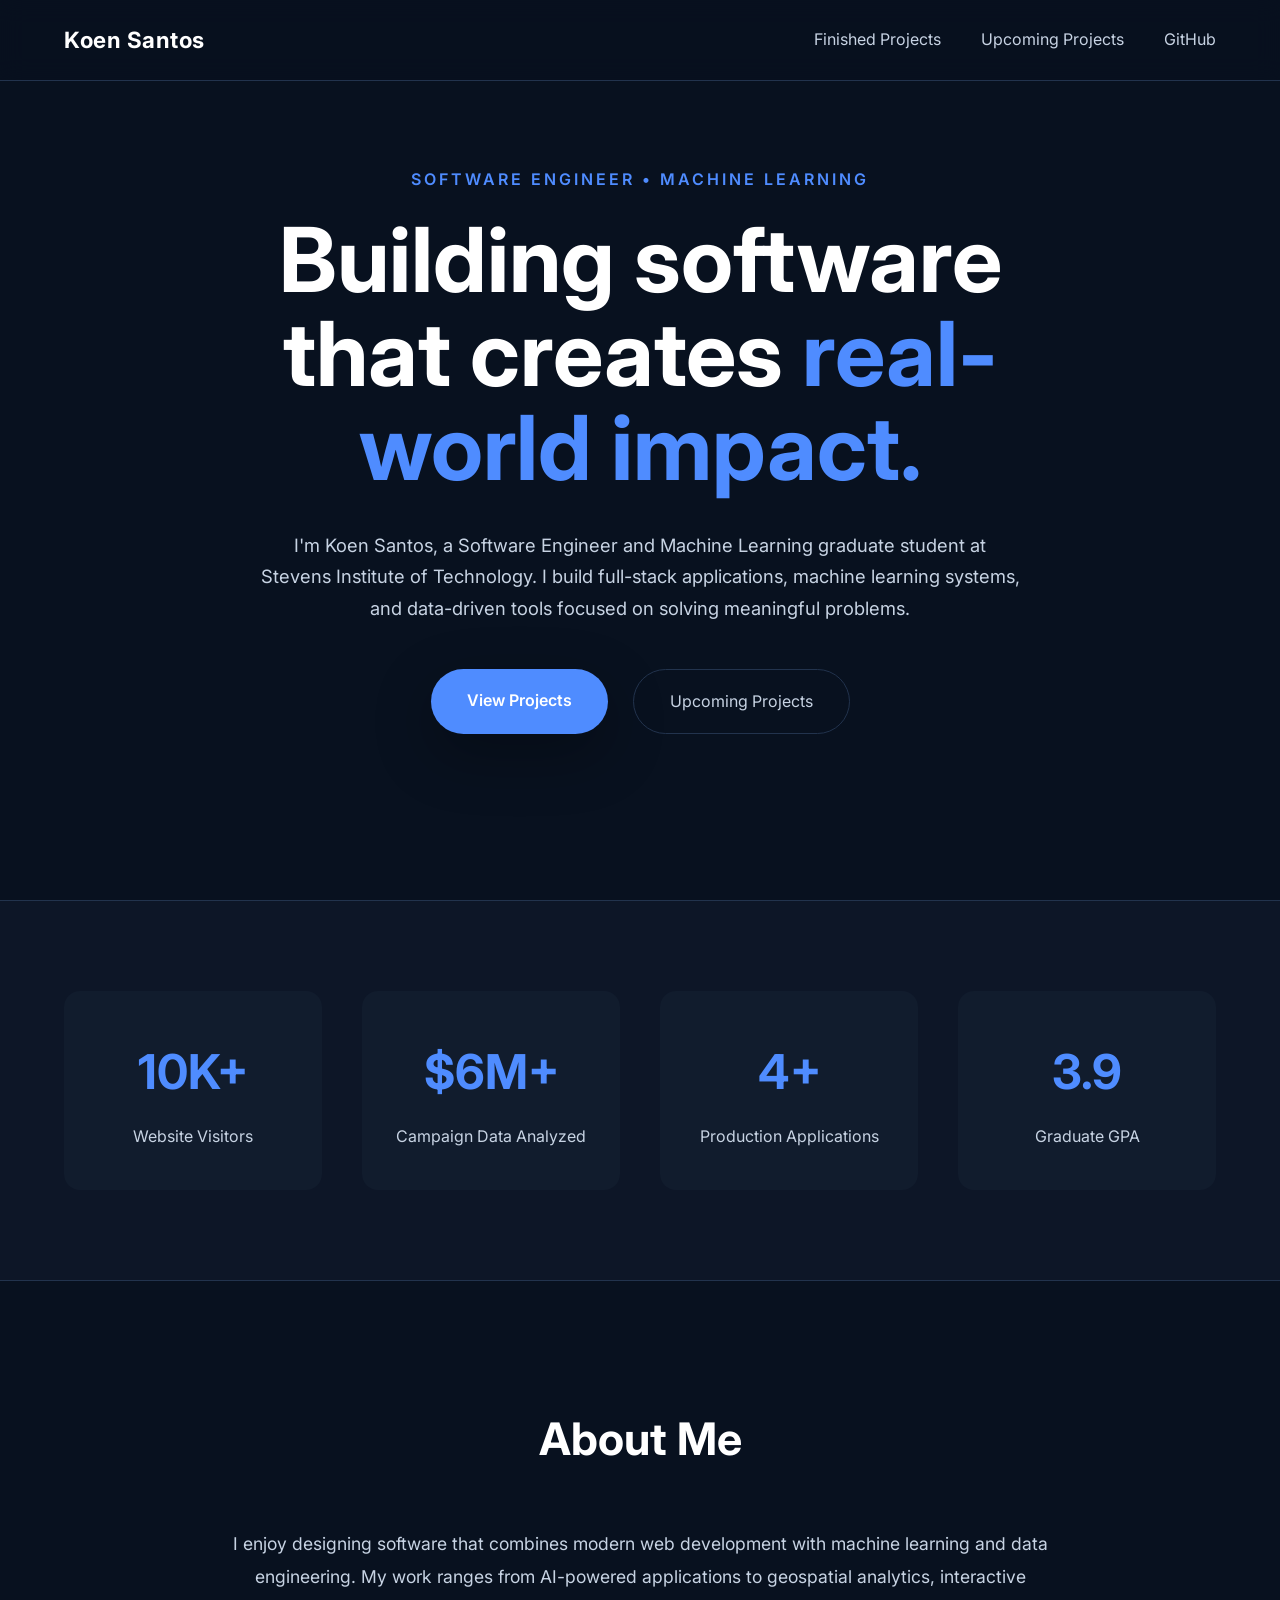
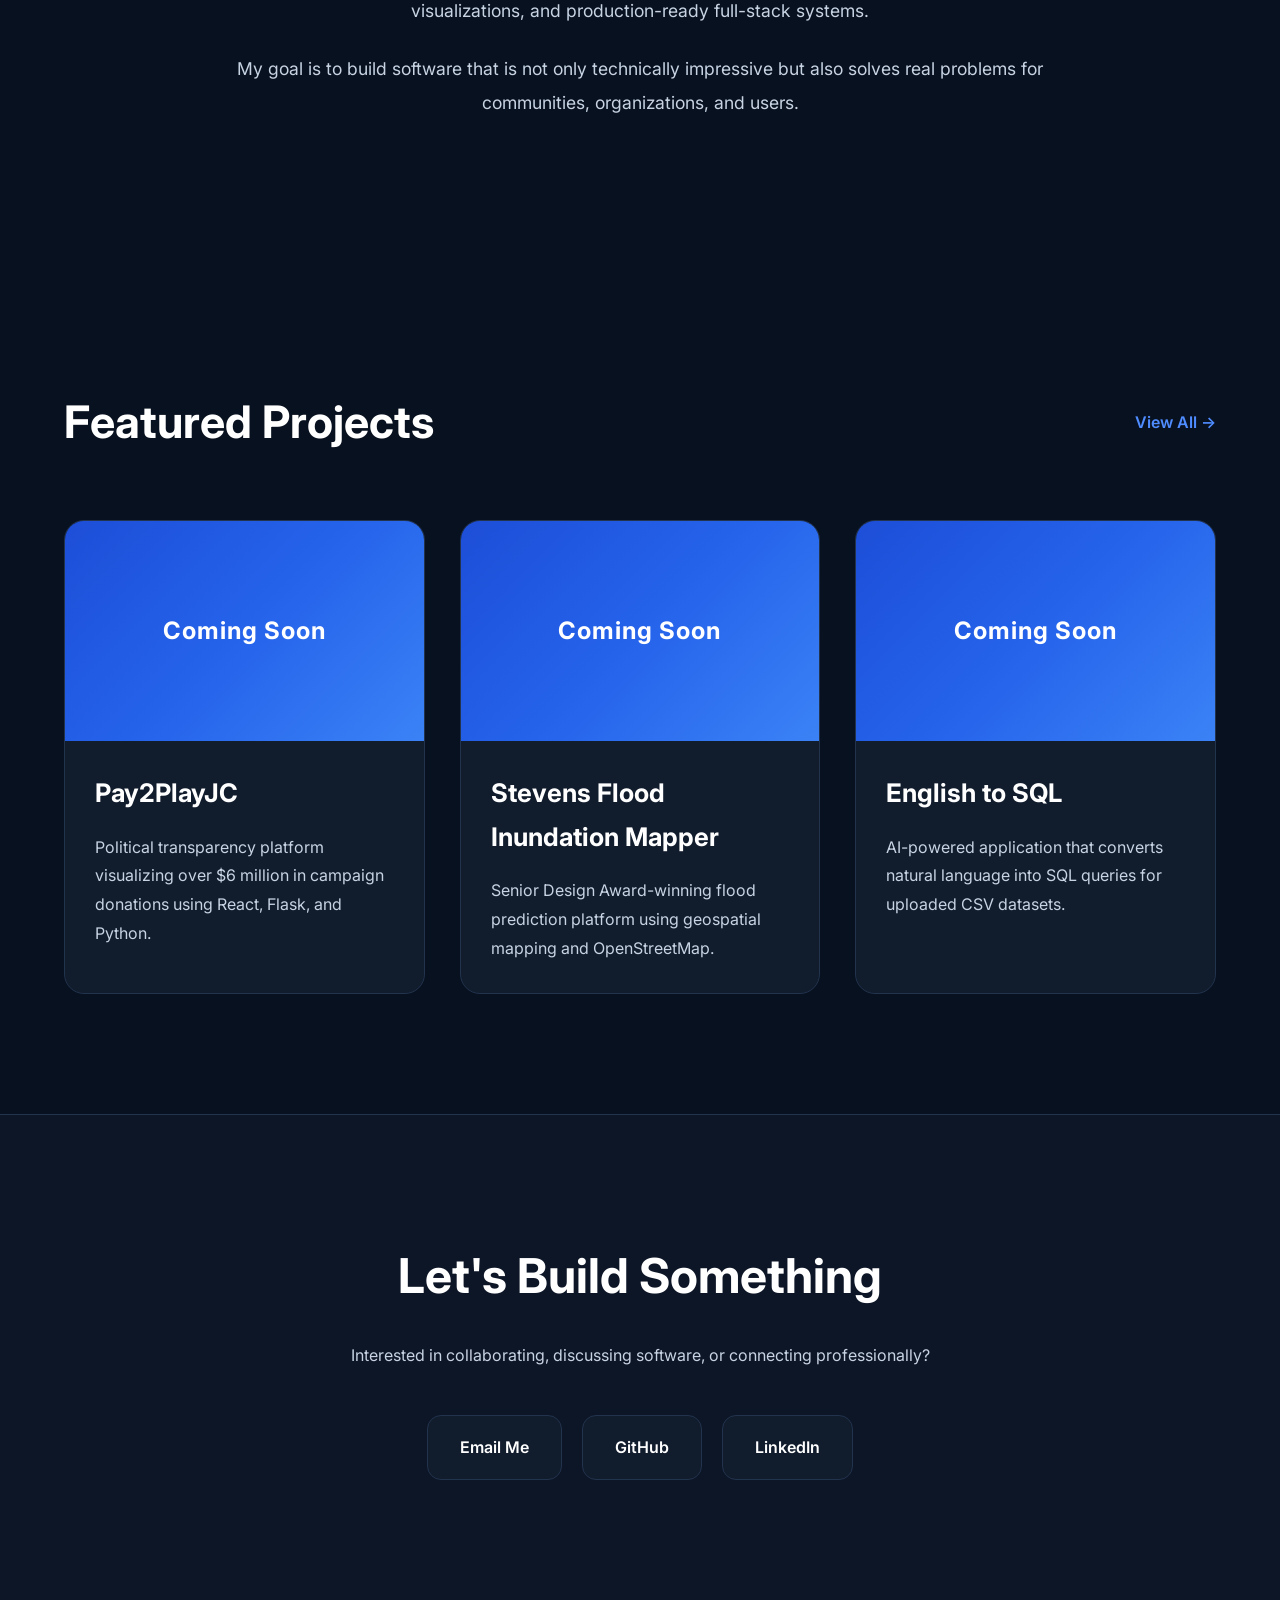
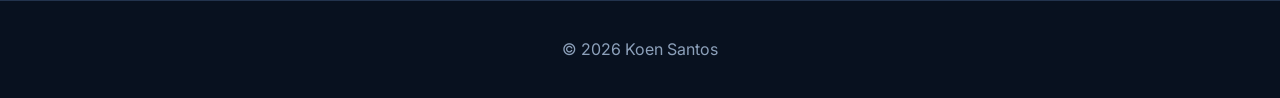
==== index.html @ 0aac652a "Initial commit" ====
<!DOCTYPE html>
<html lang="en">

<head>
    <meta charset="UTF-8">
    <meta name="viewport" content="width=device-width, initial-scale=1.0">

    <title>Koen Santos | Software Engineer & Machine Learning</title>

    <meta name="description"
        content="Portfolio of Koen Santos - Software Engineer and Machine Learning Graduate Student.">

    <link rel="stylesheet" href="styles.css">

    <!-- Google Fonts -->
    <link rel="preconnect" href="https://fonts.googleapis.com">
    <link rel="preconnect" href="https://fonts.gstatic.com" crossorigin>

    <link href="https://fonts.googleapis.com/css2?family=Inter:wght@300;400;500;600;700;800&display=swap"
        rel="stylesheet">
</head>

<body>

    <!-- ================================= -->
    <!-- Navigation -->
    <!-- ================================= -->

    <nav class="navbar">

        <div class="container">

            <a href="index.html" class="logo">
                Koen Santos
            </a>

            <ul class="nav-links">

                <li><a href="projects/index.html">Finished Projects</a></li>

                <li><a href="upcoming/index.html">Upcoming Projects</a></li>

                <li>
                    <a href="https://github.com/YOUR_USERNAME"
                        target="_blank">
                        GitHub
                    </a>
                </li>

            </ul>

            <button id="menu-button">
                ☰
            </button>

        </div>

    </nav>

    <!-- ================================= -->
    <!-- Hero -->
    <!-- ================================= -->

    <header class="hero">

        <div class="container hero-content">

            <p class="hero-small">
                SOFTWARE ENGINEER • MACHINE LEARNING
            </p>

            <h1>

                Building software that creates
                <span>real-world impact.</span>

            </h1>

            <p class="hero-description">

                I'm Koen Santos, a Software Engineer and Machine Learning
                graduate student at Stevens Institute of Technology.
                I build full-stack applications, machine learning systems,
                and data-driven tools focused on solving meaningful problems.

            </p>

            <div class="hero-buttons">

                <a class="primary-button"
                    href="projects/index.html">

                    View Projects

                </a>

                <a class="secondary-button"
                    href="upcoming/index.html">

                    Upcoming Projects

                </a>

            </div>

        </div>

    </header>

    <!-- ================================= -->
    <!-- Highlights -->
    <!-- ================================= -->

    <section class="highlights">

        <div class="container">

            <div class="stat">

                <h2>10K+</h2>

                <p>Website Visitors</p>

            </div>

            <div class="stat">

                <h2>$6M+</h2>

                <p>Campaign Data Analyzed</p>

            </div>

            <div class="stat">

                <h2>4+</h2>

                <p>Production Applications</p>

            </div>

            <div class="stat">

                <h2>3.9</h2>

                <p>Graduate GPA</p>

            </div>

        </div>

    </section>

    <!-- ================================= -->
    <!-- About -->
    <!-- ================================= -->

    <section class="about">

        <div class="container">

            <h2>
                About Me
            </h2>

            <p>

                I enjoy designing software that combines modern web
                development with machine learning and data engineering.
                My work ranges from AI-powered applications to geospatial
                analytics, interactive visualizations, and production-ready
                full-stack systems.

            </p>

            <p>

                My goal is to build software that is not only technically
                impressive but also solves real problems for communities,
                organizations, and users.

            </p>

        </div>

    </section>

    <!-- ================================= -->
    <!-- Featured Projects -->
    <!-- ================================= -->

    <section class="featured">

        <div class="container">

            <div class="section-title">

                <h2>
                    Featured Projects
                </h2>

                <a href="projects/index.html">

                    View All →

                </a>

            </div>

            <div class="project-grid">

                <article class="project-card">

                    <div class="project-image">

                        Coming Soon

                    </div>

                    <div class="project-info">

                        <h3>
                            Pay2PlayJC
                        </h3>

                        <p>

                            Political transparency platform visualizing
                            over $6 million in campaign donations using
                            React, Flask, and Python.

                        </p>

                    </div>

                </article>

                <article class="project-card">

                    <div class="project-image">

                        Coming Soon

                    </div>

                    <div class="project-info">

                        <h3>

                            Stevens Flood Inundation Mapper

                        </h3>

                        <p>

                            Senior Design Award-winning flood prediction
                            platform using geospatial mapping and
                            OpenStreetMap.

                        </p>

                    </div>

                </article>

                <article class="project-card">

                    <div class="project-image">

                        Coming Soon

                    </div>

                    <div class="project-info">

                        <h3>

                            English to SQL

                        </h3>

                        <p>

                            AI-powered application that converts natural
                            language into SQL queries for uploaded CSV
                            datasets.

                        </p>

                    </div>

                </article>

            </div>

        </div>

    </section>

    <!-- ================================= -->
    <!-- Contact -->
    <!-- ================================= -->

    <section class="contact">

        <div class="container">

            <h2>

                Let's Build Something

            </h2>

            <p>

                Interested in collaborating, discussing software,
                or connecting professionally?

            </p>

            <div class="contact-buttons">

                <a href="mailto:kms226655@gmail.com">

                    Email Me

                </a>

                <a href="https://github.com/YOUR_USERNAME"
                    target="_blank">

                    GitHub

                </a>

                <a href="https://linkedin.com/in/koen-mitchel-santos-306476278"
                    target="_blank">

                    LinkedIn

                </a>

            </div>

        </div>

    </section>

    <!-- ================================= -->
    <!-- Footer -->
    <!-- ================================= -->

    <footer>

        <div class="container">

            <p>

                © 2026 Koen Santos

            </p>

        </div>

    </footer>

    <script src="script.js"></script>

</body>

</html>
---- styles.css ----
/* ========================================
   GLOBAL STYLES
======================================== */

:root{

    --background:#08111f;
    --surface:#111c2d;
    --surface-light:#1b2940;

    --primary:#4f8cff;
    --primary-hover:#6aa1ff;

    --text:#ffffff;
    --text-light:#c7d3e3;
    --text-muted:#8ca0ba;

    --border:#22334d;

    --shadow:0 20px 60px rgba(0,0,0,.30);

    --radius:18px;

    --transition:.3s ease;

}

*{

    margin:0;
    padding:0;
    box-sizing:border-box;

}

html{

    scroll-behavior:smooth;

}

body{

    font-family:"Inter",sans-serif;

    background:var(--background);

    color:var(--text);

    line-height:1.7;

}

img{

    max-width:100%;

}

a{

    text-decoration:none;

    color:inherit;

}

.container{

    width:min(1200px,90%);
    margin:auto;

}

/* ========================================
   NAVIGATION
======================================== */

.navbar{

    position:fixed;

    top:0;
    left:0;

    width:100%;

    z-index:100;

    background:rgba(8,17,31,.82);

    backdrop-filter:blur(12px);

    border-bottom:1px solid var(--border);

}

.navbar .container{

    display:flex;

    justify-content:space-between;

    align-items:center;

    height:80px;

}

.logo{

    font-size:1.4rem;

    font-weight:700;

    letter-spacing:.5px;

}

.nav-links{

    list-style:none;

    display:flex;

    gap:40px;

}

.nav-links a{

    color:var(--text-light);

    transition:var(--transition);

}

.nav-links a:hover{

    color:var(--primary);

}

#menu-button{

    display:none;

    border:none;

    background:none;

    color:white;

    font-size:2rem;

    cursor:pointer;

}

/* ========================================
   HERO
======================================== */

.hero{

    min-height:100vh;

    display:flex;

    align-items:center;

    justify-content:center;

}

.hero-content{

    text-align:center;

}

.hero-small{

    color:var(--primary);

    text-transform:uppercase;

    letter-spacing:3px;

    margin-bottom:20px;

    font-weight:600;

}

.hero h1{

    font-size:clamp(3rem,7vw,5.8rem);

    line-height:1.05;

    max-width:900px;

    margin:auto;

}

.hero span{

    color:var(--primary);

}

.hero-description{

    max-width:760px;

    margin:35px auto;

    color:var(--text-light);

    font-size:1.15rem;

}

.hero-buttons{

    display:flex;

    justify-content:center;

    gap:25px;

    flex-wrap:wrap;

    margin-top:45px;

}

/* ========================================
   BUTTONS
======================================== */

.primary-button{

    background:var(--primary);

    color:white;

    padding:18px 36px;

    border-radius:50px;

    font-weight:600;

    transition:var(--transition);

    box-shadow:var(--shadow);

}

.primary-button:hover{

    background:var(--primary-hover);

    transform:translateY(-4px);

}

.secondary-button{

    border:1px solid var(--border);

    padding:18px 36px;

    border-radius:50px;

    color:var(--text-light);

    transition:var(--transition);

}

.secondary-button:hover{

    border-color:var(--primary);

    color:white;

    transform:translateY(-4px);

}

/* ========================================
   HIGHLIGHTS
======================================== */

.highlights{

    padding:90px 0;

    background:#0d1627;

    border-top:1px solid var(--border);
    border-bottom:1px solid var(--border);

}

.highlights .container{

    display:grid;

    grid-template-columns:repeat(4,1fr);

    gap:40px;

}

.stat{

    background:var(--surface);

    padding:40px 20px;

    border-radius:16px;

    text-align:center;

    transition:.3s;

}

.stat:hover{

    transform:translateY(-8px);

    background:var(--surface-light);

}

.stat h2{

    font-size:3rem;

    color:var(--primary);

    margin-bottom:10px;

}

.stat p{

    color:var(--text-light);

    font-size:1rem;

}

/* ========================================
   ABOUT
======================================== */

.about{

    padding:120px 0;

}

.about h2{

    text-align:center;

    font-size:2.8rem;

    margin-bottom:50px;

}

.about p{

    max-width:850px;

    margin:25px auto;

    color:var(--text-light);

    font-size:1.1rem;

    line-height:1.9;

    text-align:center;

}

/* ========================================
   FEATURED PROJECTS
======================================== */

.featured{

    padding:120px 0;

}

.section-title{

    display:flex;

    justify-content:space-between;

    align-items:center;

    margin-bottom:60px;

}

.section-title h2{

    font-size:2.8rem;

}

.section-title a{

    color:var(--primary);

    font-weight:600;

}

.project-grid{

    display:grid;

    grid-template-columns:repeat(auto-fit,minmax(340px,1fr));

    gap:35px;

}

.project-card{

    background:var(--surface);

    border-radius:20px;

    overflow:hidden;

    border:1px solid var(--border);

    transition:.35s;

    cursor:pointer;

}

.project-card:hover{

    transform:translateY(-12px);

    border-color:var(--primary);

    box-shadow:0 25px 60px rgba(0,0,0,.35);

}

.project-image{

    height:220px;

    display:flex;

    justify-content:center;

    align-items:center;

    background:linear-gradient(
        135deg,
        #1d4ed8,
        #2563eb,
        #3b82f6
    );

    color:white;

    font-size:1.5rem;

    font-weight:700;

    letter-spacing:1px;

}

.project-info{

    padding:30px;

}

.project-info h3{

    font-size:1.6rem;

    margin-bottom:18px;

}

.project-info p{

    color:var(--text-light);

    line-height:1.8;

}

.project-card:hover .project-image{

    filter:brightness(1.1);

}

/* ========================================
   CONTACT
======================================== */

.contact{

    padding:120px 0;

    background:#0d1627;

    border-top:1px solid var(--border);

}

.contact .container{

    text-align:center;

}

.contact h2{

    font-size:3rem;

    margin-bottom:25px;

}

.contact p{

    color:var(--text-light);

    max-width:650px;

    margin:0 auto 45px;

    line-height:1.8;

}

.contact-buttons{

    display:flex;

    justify-content:center;

    gap:20px;

    flex-wrap:wrap;

}

.contact-buttons a{

    padding:18px 32px;

    background:var(--surface);

    border:1px solid var(--border);

    border-radius:14px;

    transition:.3s;

    font-weight:600;

}

.contact-buttons a:hover{

    background:var(--primary);

    border-color:var(--primary);

    transform:translateY(-6px);

}

/* ========================================
   FOOTER
======================================== */

footer{

    border-top:1px solid var(--border);

    padding:35px 0;

}

footer p{

    text-align:center;

    color:var(--text-muted);

}

/* ========================================
   FADE ANIMATION
======================================== */

.hero,
.highlights,
.about,
.featured,
.contact{

    animation:fadeUp .8s ease forwards;

}

@keyframes fadeUp{

    from{

        opacity:0;

        transform:translateY(35px);

    }

    to{

        opacity:1;

        transform:translateY(0);

    }

}

/* ========================================
   SMALL IMPROVEMENTS
======================================== */

.project-card{

    position:relative;

}

.project-card::before{

    content:"";

    position:absolute;

    inset:0;

    background:linear-gradient(
        135deg,
        rgba(79,140,255,.08),
        transparent
    );

    opacity:0;

    transition:.3s;

}

.project-card:hover::before{

    opacity:1;

}

.nav-links a{

    position:relative;

}

.nav-links a::after{

    content:"";

    position:absolute;

    bottom:-6px;

    left:0;

    width:0;

    height:2px;

    background:var(--primary);

    transition:.3s;

}

.nav-links a:hover::after{

    width:100%;

}

.primary-button,
.secondary-button,
.contact-buttons a{

    transition:
        background .3s,
        color .3s,
        transform .3s,
        box-shadow .3s;

}

.primary-button:hover{

    box-shadow:
        0 12px 35px rgba(79,140,255,.35);

}

.secondary-button:hover{

    box-shadow:
        0 12px 35px rgba(79,140,255,.18);

}

/* ========================================
   RESPONSIVE
======================================== */

/* ========================================
   PROJECT PAGES
======================================== */

.page-hero{

    padding:160px 0 80px;
    text-align:center;

}

.page-hero h1{

    font-size:clamp(2.8rem,5vw,4.6rem);
    margin-bottom:20px;

}

.page-hero-copy{

    max-width:760px;
    margin:0 auto;
    color:var(--text-light);
    font-size:1.08rem;

}

.page-main{

    padding:40px 0 120px;

}

.project-tags{

    display:flex;
    gap:12px;
    flex-wrap:wrap;
    margin-top:22px;

}

.project-tags span{

    padding:8px 12px;
    border-radius:999px;
    background:rgba(79,140,255,.14);
    color:var(--primary);
    border:1px solid rgba(79,140,255,.35);
    font-size:.9rem;
    font-weight:600;

}

.project-actions{

    margin-top:24px;

}

.project-link{

    display:inline-flex;
    align-items:center;
    justify-content:center;
    min-width:180px;
    padding:14px 18px;
    border-radius:12px;
    background:var(--primary);
    color:white;
    font-weight:600;
    transition:var(--transition);

}

.project-link:hover{

    background:var(--primary-hover);
    transform:translateY(-4px);

}

@media(max-width:1000px){

    .highlights .container{

        grid-template-columns:repeat(2,1fr);

    }

    .nav-links.active{

        display:flex;
        position:absolute;
        top:70px;
        right:5%;
        flex-direction:column;
        gap:20px;
        padding:20px;
        background:rgba(8,17,31,.98);
        border:1px solid var(--border);
        border-radius:16px;

    }

}

@media(max-width:850px){

    .navbar .container{

        height:70px;

    }

    .nav-links{

        display:none;

    }

    .nav-links.active{

        display:flex;
        position:absolute;
        top:70px;
        right:5%;
        flex-direction:column;
        gap:18px;
        padding:20px;
        background:rgba(8,17,31,.98);
        border:1px solid var(--border);
        border-radius:16px;

    }

    #menu-button{

        display:block;

    }

    .hero h1{

        font-size:3.4rem;

    }

    .hero-description{

        font-size:1rem;

    }

    .section-title{

        flex-direction:column;

        gap:20px;

        text-align:center;

    }

}

@media(max-width:700px){

    .highlights .container{

        grid-template-columns:1fr;

    }

    .project-grid{

        grid-template-columns:1fr;

    }

    .contact-buttons{

        flex-direction:column;

        align-items:center;

    }

    .contact-buttons a{

        width:260px;

        text-align:center;

    }

}

@media(max-width:500px){

    .hero{

        padding-top:120px;

    }

    .hero h1{

        font-size:2.6rem;

    }

    .hero-buttons{

        flex-direction:column;

    }

    .primary-button,
    .secondary-button{

        width:260px;

        text-align:center;

    }

}
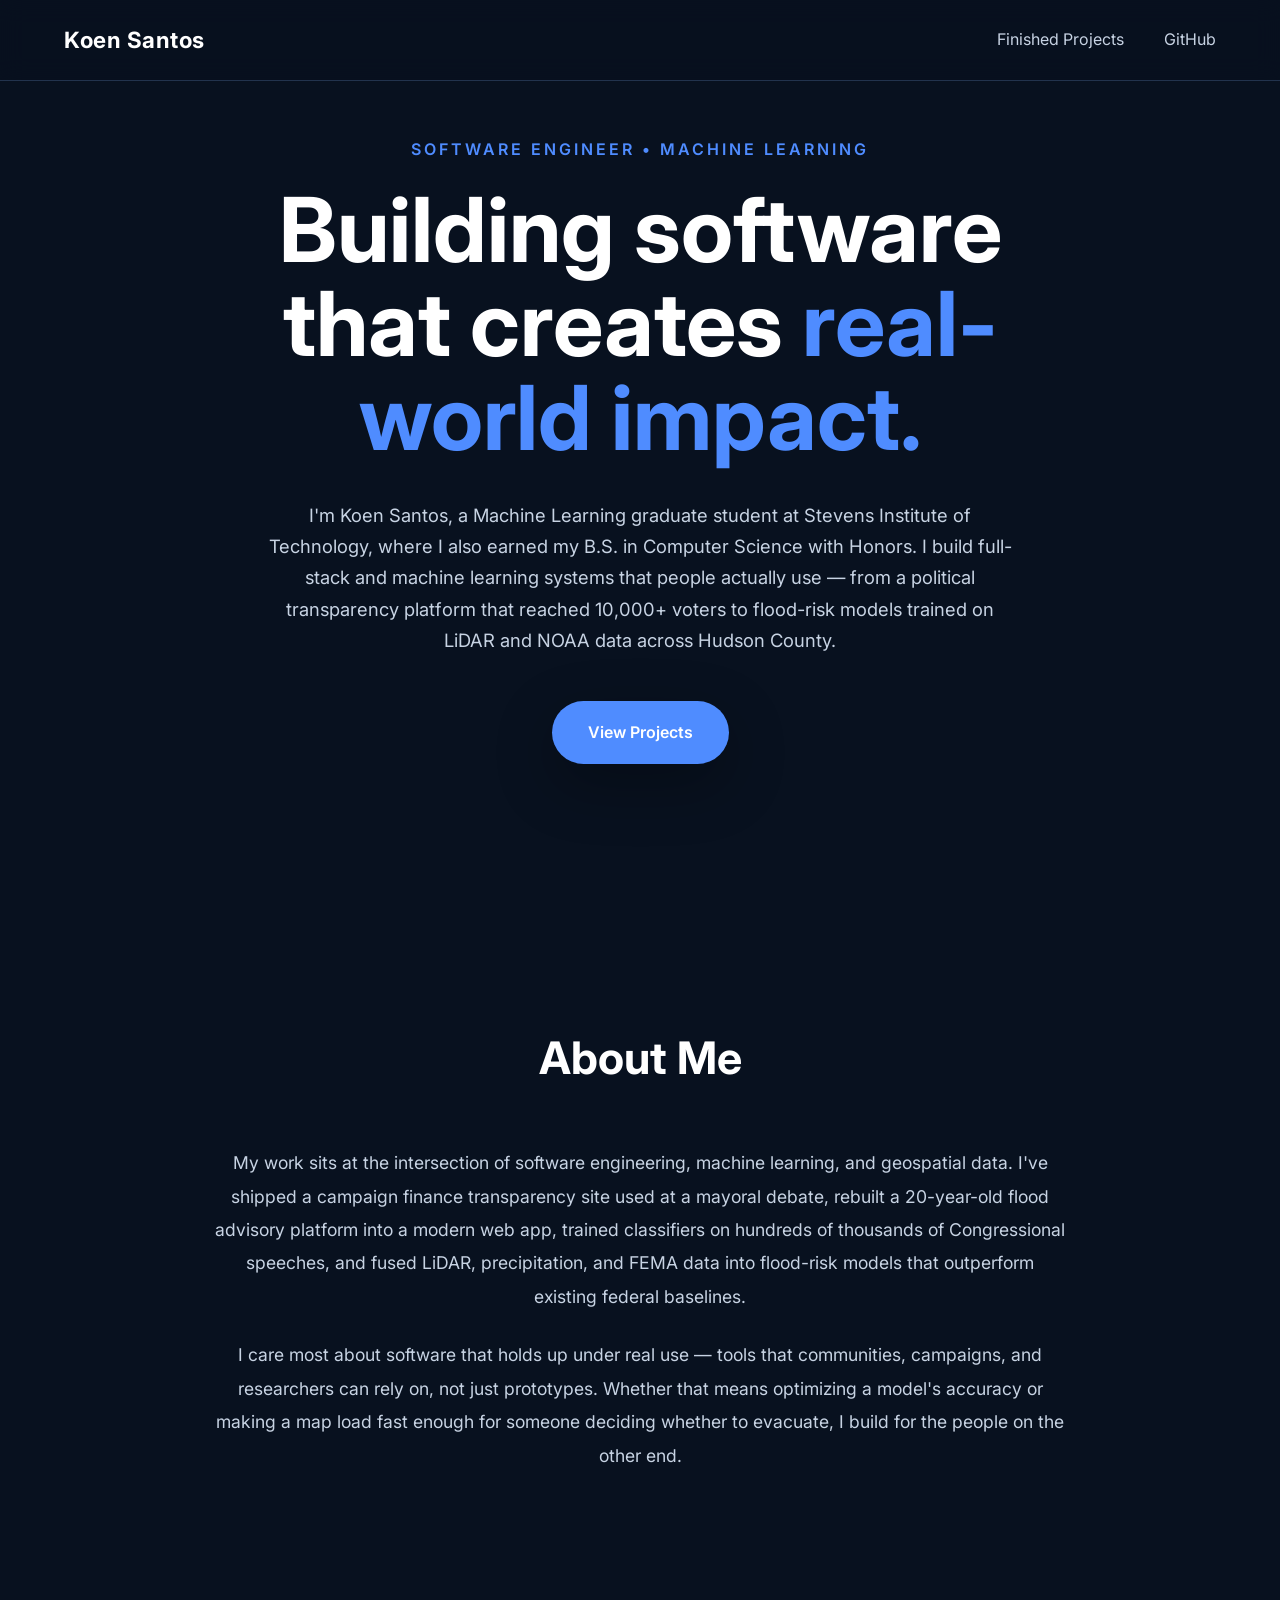
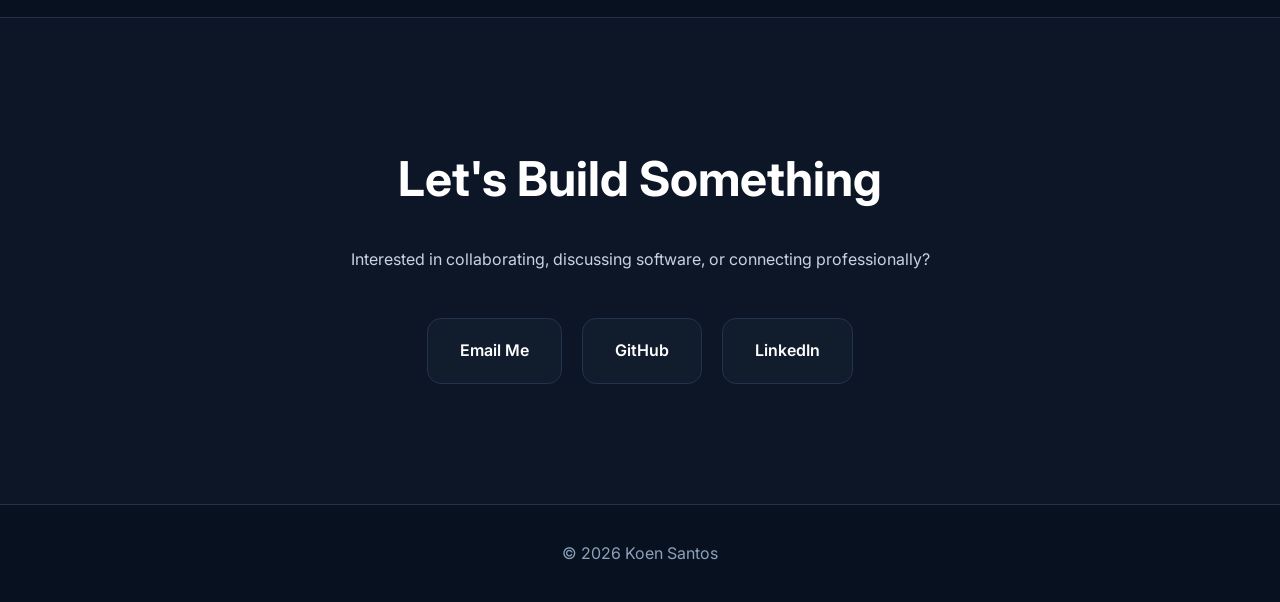
==== commit eb9ad0c5: "New changes to website" ====
--- a/index.html
+++ b/index.html
@@ -38,10 +38,8 @@
 
                 <li><a href="projects/index.html">Finished Projects</a></li>
 
-                <li><a href="upcoming/index.html">Upcoming Projects</a></li>
-
                 <li>
-                    <a href="https://github.com/YOUR_USERNAME"
+                    <a href="https://github.com/koensantos"
                         target="_blank">
                         GitHub
                     </a>
@@ -78,10 +76,13 @@
 
             <p class="hero-description">
 
-                I'm Koen Santos, a Software Engineer and Machine Learning
-                graduate student at Stevens Institute of Technology.
-                I build full-stack applications, machine learning systems,
-                and data-driven tools focused on solving meaningful problems.
+                I'm Koen Santos, a Machine Learning graduate student at
+                Stevens Institute of Technology, where I also earned my
+                B.S. in Computer Science with Honors. I build full-stack
+                and machine learning systems that people actually use — from
+                a political transparency platform that reached 10,000+
+                voters to flood-risk models trained on LiDAR and NOAA data
+                across Hudson County.
 
             </p>
 
@@ -93,14 +94,6 @@
                     View Projects
 
                 </a>
-
-                <a class="secondary-button"
-                    href="upcoming/index.html">
-
-                    Upcoming Projects
-
-                </a>
-
             </div>
 
         </div>
@@ -111,6 +104,7 @@
     <!-- Highlights -->
     <!-- ================================= -->
 
+    <!--
     <section class="highlights">
 
         <div class="container">
@@ -119,28 +113,21 @@
 
                 <h2>10K+</h2>
 
-                <p>Website Visitors</p>
-
-            </div>
+                <p>Pay2PlayJC Visitors</p>
+
+            </div>
+
 
             <div class="stat">
 
-                <h2>$6M+</h2>
-
-                <p>Campaign Data Analyzed</p>
+                <h2>3+</h2>
+
+                <p>Production Applications</p>
 
             </div>
 
             <div class="stat">
 
-                <h2>4+</h2>
-
-                <p>Production Applications</p>
-
-            </div>
-
-            <div class="stat">
-
                 <h2>3.9</h2>
 
                 <p>Graduate GPA</p>
@@ -150,6 +137,7 @@
         </div>
 
     </section>
+    -->
 
     <!-- ================================= -->
     <!-- About -->
@@ -165,19 +153,25 @@
 
             <p>
 
-                I enjoy designing software that combines modern web
-                development with machine learning and data engineering.
-                My work ranges from AI-powered applications to geospatial
-                analytics, interactive visualizations, and production-ready
-                full-stack systems.
+                My work sits at the intersection of software engineering,
+                machine learning, and geospatial data. I've shipped a
+                campaign finance transparency site used at a mayoral debate,
+                rebuilt a 20-year-old flood advisory platform into a modern
+                web app, trained classifiers on hundreds of thousands of
+                Congressional speeches, and fused LiDAR, precipitation, and
+                FEMA data into flood-risk models that outperform existing
+                federal baselines.
 
             </p>
 
             <p>
 
-                My goal is to build software that is not only technically
-                impressive but also solves real problems for communities,
-                organizations, and users.
+                I care most about software that holds up under real use —
+                tools that communities, campaigns, and researchers can rely
+                on, not just prototypes. Whether that means optimizing a
+                model's accuracy or making a map load fast enough for
+                someone deciding whether to evacuate, I build for the
+                people on the other end.
 
             </p>
 
@@ -189,6 +183,7 @@
     <!-- Featured Projects -->
     <!-- ================================= -->
 
+    <!--
     <section class="featured">
 
         <div class="container">
@@ -263,39 +258,13 @@
 
                 </article>
 
-                <article class="project-card">
-
-                    <div class="project-image">
-
-                        Coming Soon
-
-                    </div>
-
-                    <div class="project-info">
-
-                        <h3>
-
-                            English to SQL
-
-                        </h3>
-
-                        <p>
-
-                            AI-powered application that converts natural
-                            language into SQL queries for uploaded CSV
-                            datasets.
-
-                        </p>
-
-                    </div>
-
-                </article>
-
             </div>
 
         </div>
 
     </section>
+
+-->
 
     <!-- ================================= -->
     <!-- Contact -->
@@ -326,7 +295,7 @@
 
                 </a>
 
-                <a href="https://github.com/YOUR_USERNAME"
+                <a href="https://github.com/koensantos"
                     target="_blank">
 
                     GitHub
--- a/styles.css
+++ b/styles.css
@@ -662,23 +662,13 @@
 }
 
 .project-card::before{
-
     content:"";
-
     position:absolute;
-
     inset:0;
-
-    background:linear-gradient(
-        135deg,
-        rgba(79,140,255,.08),
-        transparent
-    );
-
+    background:linear-gradient(135deg, rgba(79,140,255,.08), transparent);
     opacity:0;
-
     transition:.3s;
-
+    pointer-events:none;
 }
 
 .project-card:hover::before{
